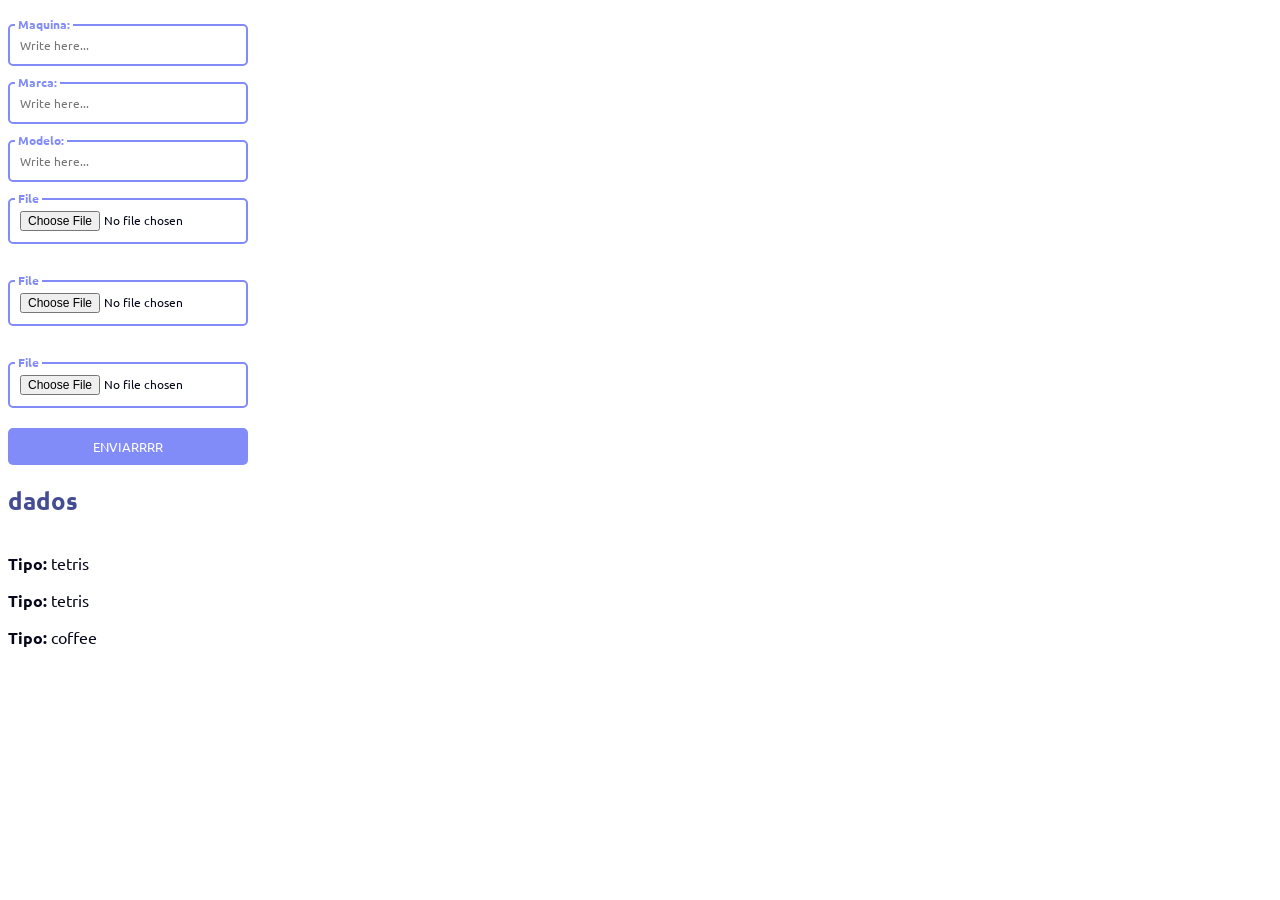
==== main.html @ 5ca4c68b "Início front" ====
<!DOCTYPE html>
<html lang="en">
<head>
    <meta charset="UTF-8">
    <meta name="viewport" content="width=device-width, initial-scale=1.0">
    <link rel="stylesheet" href="styles.css">
    <title>Hackaton-Tetris</title>

    
</head>
<body>
    <div class="coolinput">
        <form action="" class="coolinput">
            <label for="input" class="text">Maquina:</label>
            <input type="text" placeholder="Write here..." name="input" class="input">

            <label for="input" class="text">Marca:</label>
            <input type="text" placeholder="Write here..." name="input" class="input">

            <label for="input" class="text">Modelo:</label>
            <input type="text" placeholder="Write here..." name="input" class="input">

            <label for="file" class="text">File</label>
            <input id="file" type="file" class="input"/><br>

            <label for="file" class="text">File</label>
            <input id="file" type="file" class="input"/><br>

            <label for="file" class="text">File</label>
            <input id="file" type="file" class="input"/><br>
        </form>

        <button>ENVIARRRR</button>

        <h2>dados</h2>

        <div>
            <p><b>Tipo: </b>tetris</p>
            <p><b>Tipo: </b>tetris</p>
            <p><b>Tipo: </b>coffee</p>
    
        </div>
    </div>
    
</body>
</html>
---- styles.css ----
/* From Uiverse.io by kamehame-ha */ 

@import url('https://fonts.googleapis.com/css2?family=Poppins:ital,wght@0,100;0,200;0,300;0,400;0,500;0,600;0,700;0,800;0,900;1,100;1,200;1,300;1,400;1,500;1,600;1,700;1,800;1,900&family=Ubuntu:ital,wght@0,300;0,400;0,500;0,700;1,300;1,400;1,500;1,700&display=swap');

*{
    font-family:"Ubuntu", sans-serif;
    color: #05071a;
}

h2{
    color: #444c94;
}


.coolinput {
    display: flex;
    flex-direction: column;
    width: fit-content;
    position: static;
    max-width: 240px;
}
  
.coolinput label.text {
    font-size: 0.75rem;
    color: #818CF8;
    font-weight: 700;
    position: relative;
    top: 0.5rem;
    margin: 0 0 0 7px;
    padding: 0 3px;
    background: white;
    width: fit-content;
}
  
.coolinput input[type=text].input {
    padding: 11px 10px;
    font-size: 0.75rem;
    border: 2px #818CF8 solid;
    border-radius: 5px;
    background: white;
}
  
.coolinput input[type=text].input:focus {
    outline: none;
}


.coolinput input[type="file"].input {
    padding: 11px 10px;
    font-size: 0.75rem;
    border: 2px #818CF8 solid;
    border-radius: 5px;
    background: white;
}

.coolinput input[type="file"].input:focus {
    outline: none;
}


button {
    border: none;
    color: white;
    padding: 10px 0;
    background-color: #818CF8;
    border-radius: 5px;
}
button:hover{
    background-color: #444c94;
}
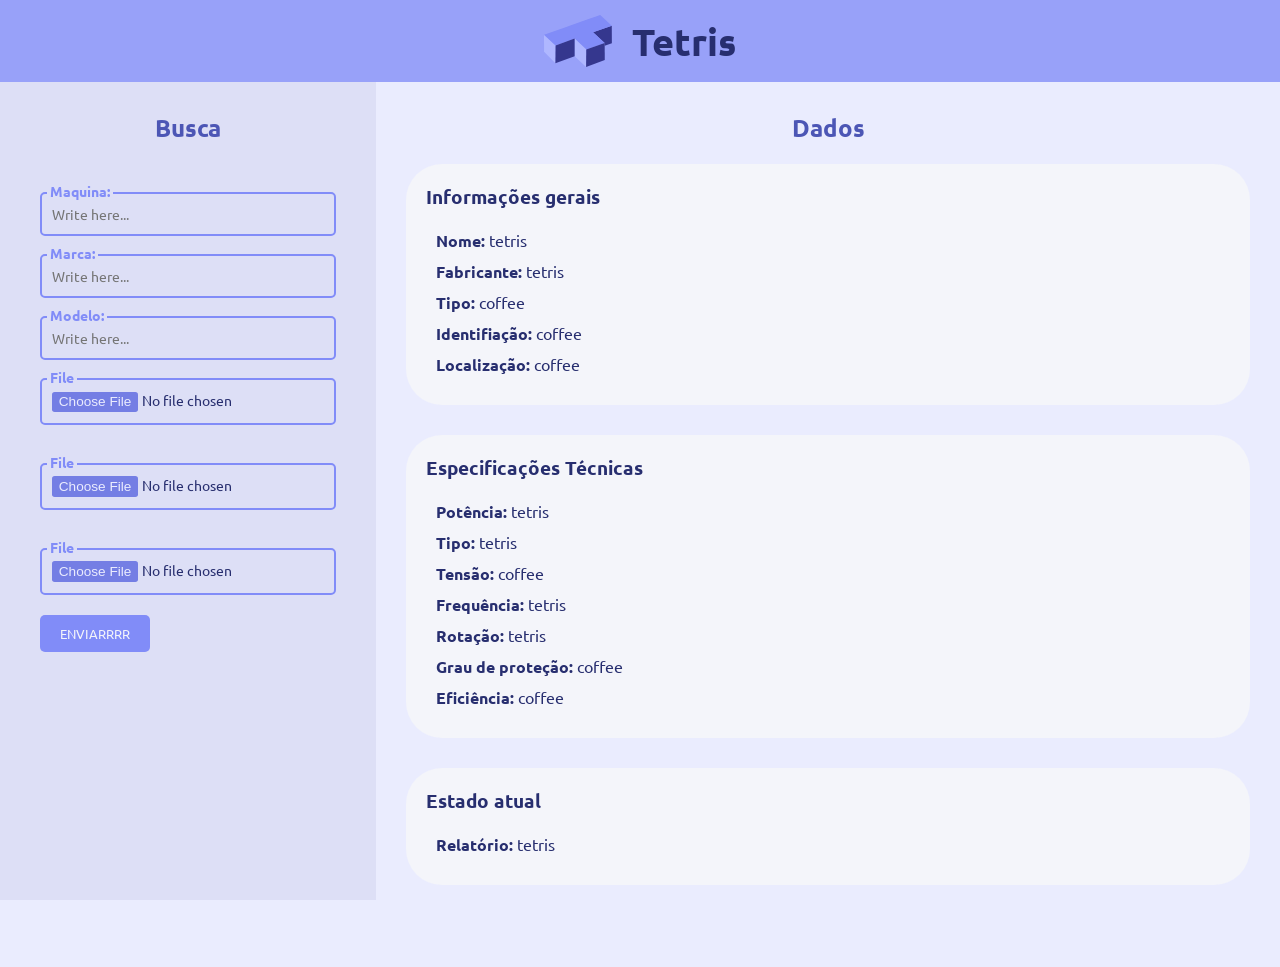
==== commit cb79c45f: "update do front" ====
--- a/main.html
+++ b/main.html
@@ -5,42 +5,75 @@
     <meta name="viewport" content="width=device-width, initial-scale=1.0">
     <link rel="stylesheet" href="styles.css">
     <title>Hackaton-Tetris</title>
+    <link rel="icon" href="logo.png">
+</head>
 
+
+
+<body>
+    <header><img src="logo.svg" alt="" class="logo"><p class="titulo">Tetris</p></header>
+    <div class="areas">
+        <div class="coolinput caixa">
+            <h2>Busca</h2>
+            <form action="" class="coolinput">
+                <label for="input" class="text">Maquina:</label>
+                <input type="text" placeholder="Write here..." name="input" class="input">
     
-</head>
-<body>
-    <div class="coolinput">
-        <form action="" class="coolinput">
-            <label for="input" class="text">Maquina:</label>
-            <input type="text" placeholder="Write here..." name="input" class="input">
+                <label for="input" class="text">Marca:</label>
+                <input type="text" placeholder="Write here..." name="input" class="input">
+    
+                <label for="input" class="text">Modelo:</label>
+                <input type="text" placeholder="Write here..." name="input" class="input">
+    
+                <label for="file" class="text">File</label>
+                <input id="file" type="file" class="input"/><br>
+    
+                <label for="file" class="text">File</label>
+                <input id="file" type="file" class="input"/><br>
+    
+                <label for="file" class="text">File</label>
+                <input id="file" type="file" class="input"/><br>
 
-            <label for="input" class="text">Marca:</label>
-            <input type="text" placeholder="Write here..." name="input" class="input">
+                <button>ENVIARRRR</button>
+            </form>
+    
+            
+        </div>
+        <div class="dados">
+            <div style="display: flex; justify-content: center;"> <h2>Dados</h2></div>
+                
+            <div class="dados_texto">
+                
+                <div class="dados_box">
+                    <h3>Informações gerais</h3>
+                    <p><b>Nome: </b>tetris</p>
+                    <p><b>Fabricante: </b>tetris</p>
+                    <p><b>Tipo: </b>coffee</p>
+                    <p><b>Identifiação: </b>coffee</p>
+                    <p><b>Localização: </b>coffee</p>
+                </div>
 
-            <label for="input" class="text">Modelo:</label>
-            <input type="text" placeholder="Write here..." name="input" class="input">
+                <div class="dados_box">
+                    <h3>Especificações Técnicas</h3>
+                    <p><b>Potência: </b>tetris</p>
+                    <p><b>Tipo: </b>tetris</p>
+                    <p><b>Tensão: </b>coffee</p>
+                    <p><b>Frequência: </b>tetris</p>
+                    <p><b>Rotação: </b>tetris</p>
+                    <p><b>Grau de proteção: </b>coffee</p>
+                    <p><b>Eficiência: </b>coffee</p>
+                </div>
 
-            <label for="file" class="text">File</label>
-            <input id="file" type="file" class="input"/><br>
-
-            <label for="file" class="text">File</label>
-            <input id="file" type="file" class="input"/><br>
-
-            <label for="file" class="text">File</label>
-            <input id="file" type="file" class="input"/><br>
-        </form>
-
-        <button>ENVIARRRR</button>
-
-        <h2>dados</h2>
-
-        <div>
-            <p><b>Tipo: </b>tetris</p>
-            <p><b>Tipo: </b>tetris</p>
-            <p><b>Tipo: </b>coffee</p>
-    
+                <div class="dados_box">
+                    <h3>Estado atual</h3>
+                    <p><b>Relatório: </b>tetris</p>
+                </div>
+                
+                <button>Baixar relatório</button>
+            </div>
         </div>
     </div>
     
+    
 </body>
 </html>
--- a/styles.css
+++ b/styles.css
@@ -4,40 +4,121 @@
 
 *{
     font-family:"Ubuntu", sans-serif;
-    color: #05071a;
+    color: var(--c9);
+    margin: 0;
+    padding: 0;
 }
 
-h2{
-    color: #444c94;
+html, body {
+    margin: 0;
+    padding: 0;
+    height: 100%;
+    overflow: hidden; /* Prevent page from scrolling */
+}
+body{
+    background-color: var(--c1);
+}
+
+:root{
+    --c0: #f4f5fa;
+    --c1: #eaecfe;
+    --c2: #dddff6;
+    --c3: #c1c7fb;
+    --c4: #98A1F9;
+    --c5: #818CF8;
+    --c6: #747EE4;
+    --c7: #5C65BE;
+    --c8: #4C56B5;
+    --c9: #272e6f;
+    --c10: #05071a;
 }
 
 
+/*--------------------------Basics--------------------------*/
+h2{
+    color: var(--c7);
+    font-size: 1.6rem;
+}
+h2{
+    color: var(--c8);
+    font-size: 1.5rem;
+}
+
+button {
+    border: none;
+    color: var(--c0);
+    padding: 10px 20px;
+    background-color: var(--c5);
+    border-radius: 5px;
+    width: fit-content;
+}
+button:hover{
+    background-color: var(--c7);
+}
+
+
+
+/*--------------------------Header--------------------------*/
+header{
+    background-color: var(--c4);
+    display: flex;
+    padding: 15px 0;
+    justify-content: center;
+    align-items: center;
+    flex-shrink: 0;
+}
+.titulo{
+    color: var(--c9);
+    font-weight: 600;
+    font-size: 2.4rem;
+    padding-left: 20px;
+}
+header img{
+    width: 68px;
+    height: auto;
+}
+
+/*--------------------------Areas--------------------------*/
+.areas{
+    display: flex;
+    height: calc(100vh - 75px);
+}
+
+/*--------------------------Forms--------------------------*/
+.caixa{
+    align-items: center;
+}
 .coolinput {
+    background-color: var(--c2);
     display: flex;
     flex-direction: column;
     width: fit-content;
+    height: 100vh;
     position: static;
-    max-width: 240px;
+    padding: 30px 20px;
+    max-width: 360px;
+    height: 100%;
 }
   
 .coolinput label.text {
-    font-size: 0.75rem;
-    color: #818CF8;
+    font-size: 0.85rem;
+    color: var(--c5);
     font-weight: 700;
     position: relative;
     top: 0.5rem;
     margin: 0 0 0 7px;
     padding: 0 3px;
-    background: white;
-    width: fit-content;
+    background: var(--c2);
+    width: max-content;
 }
   
 .coolinput input[type=text].input {
     padding: 11px 10px;
-    font-size: 0.75rem;
-    border: 2px #818CF8 solid;
+    font-size: 0.85rem;
+    border: 2px var(--c5) solid;
     border-radius: 5px;
-    background: white;
+    background: var(--c2);
+    width: -webkit-fill-available;
 }
   
 .coolinput input[type=text].input:focus {
@@ -47,24 +128,46 @@
 
 .coolinput input[type="file"].input {
     padding: 11px 10px;
-    font-size: 0.75rem;
-    border: 2px #818CF8 solid;
+    font-size: 0.85rem;
+    border: 2px var(--c5) solid;
     border-radius: 5px;
-    background: white;
+    background: var(--c2);
 }
 
 .coolinput input[type="file"].input:focus {
     outline: none;
 }
 
+.coolinput input[type="file"]::file-selector-button {
+    border: none;
+    padding: 0.2em 0.5em;
+    border-radius: 0.2em;
+    background-color: var(--c6);
+    color: var(--c1);
+}
+  
+.coolinput input[type="file"]::file-selector-button:hover {
+    background-color: var(--c7);
+}
 
-button {
-    border: none;
-    color: white;
-    padding: 10px 0;
-    background-color: #818CF8;
-    border-radius: 5px;
+/*--------------------------Dados--------------------------*/
+.dados{
+    padding: 30px;
+    overflow-y: auto;
+    width: -webkit-fill-available;
 }
-button:hover{
-    background-color: #444c94;
+.dados_texto{
+    margin-top: 20px;
+}
+.dados_texto p{
+    margin: 10px;
+}
+.dados_box{
+    background-color: var(--c0);
+    padding: 20px;
+    border-radius: 36px;
+    margin-bottom: 30px;
+}
+.dados_box h3{
+    margin-bottom: 20px;
 }
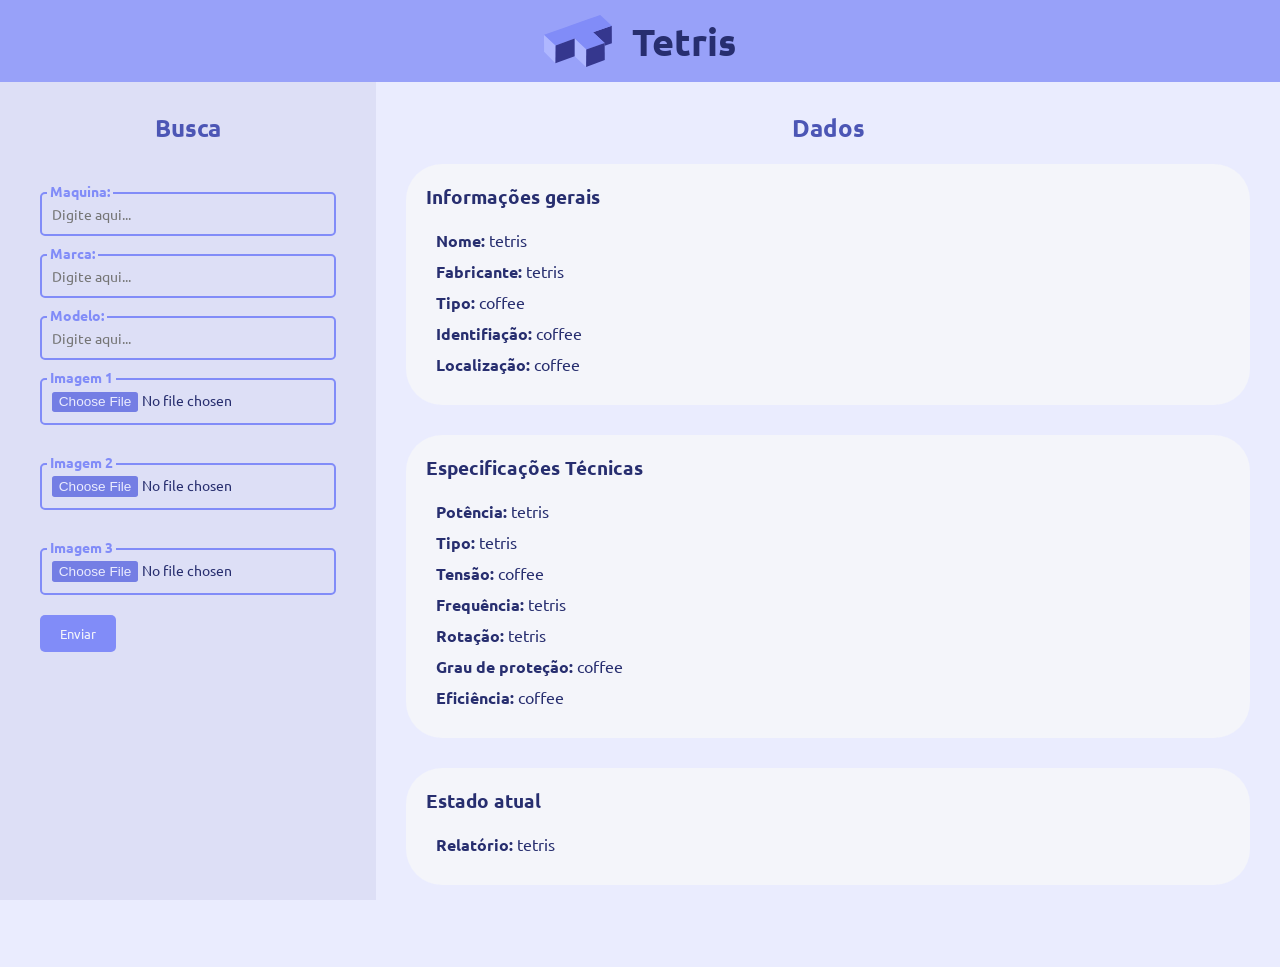
==== commit c24c28cb: "tradução dos textos" ====
--- a/main.html
+++ b/main.html
@@ -8,8 +8,6 @@
     <link rel="icon" href="logo.png">
 </head>
 
-
-
 <body>
     <header><img src="logo.svg" alt="" class="logo"><p class="titulo">Tetris</p></header>
     <div class="areas">
@@ -17,31 +15,28 @@
             <h2>Busca</h2>
             <form action="" class="coolinput">
                 <label for="input" class="text">Maquina:</label>
-                <input type="text" placeholder="Write here..." name="input" class="input">
+                <input type="text" placeholder="Digite aqui..." name="input" class="input">
     
                 <label for="input" class="text">Marca:</label>
-                <input type="text" placeholder="Write here..." name="input" class="input">
+                <input type="text" placeholder="Digite aqui..." name="input" class="input">
     
                 <label for="input" class="text">Modelo:</label>
-                <input type="text" placeholder="Write here..." name="input" class="input">
+                <input type="text" placeholder="Digite aqui..." name="input" class="input">
     
-                <label for="file" class="text">File</label>
+                <label for="file" class="text">Imagem 1</label>
                 <input id="file" type="file" class="input"/><br>
     
-                <label for="file" class="text">File</label>
+                <label for="file" class="text">Imagem 2</label>
                 <input id="file" type="file" class="input"/><br>
     
-                <label for="file" class="text">File</label>
+                <label for="file" class="text">Imagem 3</label>
                 <input id="file" type="file" class="input"/><br>
 
-                <button>ENVIARRRR</button>
-            </form>
-    
-            
+                <button>Enviar</button>
+            </form>    
         </div>
         <div class="dados">
             <div style="display: flex; justify-content: center;"> <h2>Dados</h2></div>
-                
             <div class="dados_texto">
                 
                 <div class="dados_box">
